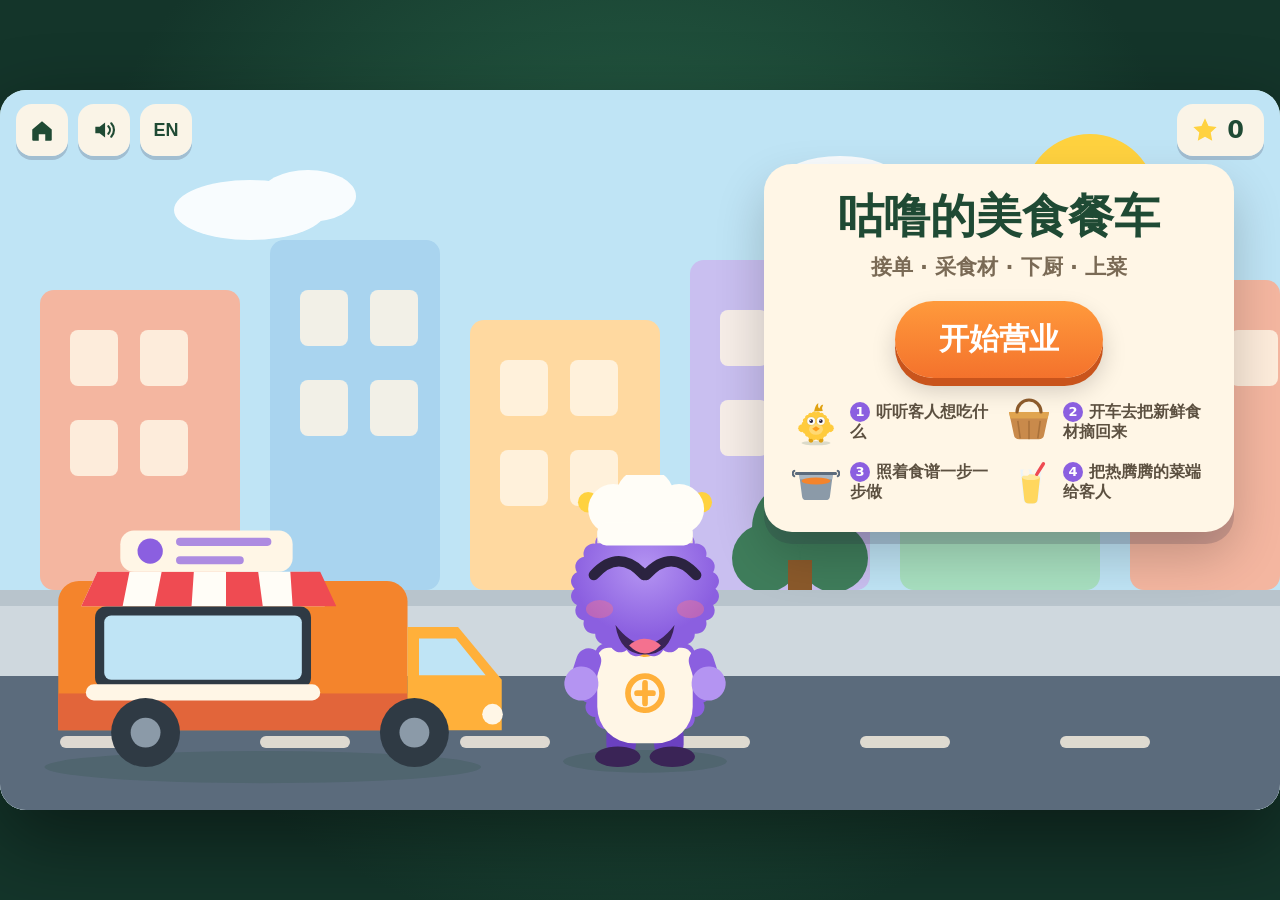
==== index.html @ a0fcfaed "Add Gulu's Foodie Truck, a preschool food-truck game A five-level web game built around the loop fro" ====
<!DOCTYPE html>
<html lang="zh-CN">
<head>
<meta charset="utf-8">
<meta name="viewport" content="width=device-width, initial-scale=1, viewport-fit=cover, user-scalable=no">
<meta name="theme-color" content="#1f4a34">
<title>咕噜的美食餐车 · Gulu's Foodie Truck</title>
<link rel="stylesheet" href="css/style.css">
<link rel="icon" href="data:image/svg+xml,<svg xmlns='http://www.w3.org/2000/svg' viewBox='0 0 100 100'><text y='.9em' font-size='90'>🚚</text></svg>">
</head>
<body>

<div id="viewport">
  <div id="stage">
    <div id="scene" class="scene"></div>

    <div id="hud">
      <div class="hud-left">
        <button id="btn-home" class="icon-btn" title="回到首页" aria-label="回到首页">
          <svg viewBox="0 0 24 24"><path d="M3 11.5 12 4l9 7.5V21a1 1 0 0 1-1 1h-5v-6H9v6H4a1 1 0 0 1-1-1z"/></svg>
        </button>
        <button id="btn-sound" class="icon-btn" title="声音开关" aria-label="声音开关">
          <svg class="ico-on" viewBox="0 0 24 24"><path d="M4 9h4l5-4v14l-5-4H4z"/><path d="M16 8.5a5 5 0 0 1 0 7" fill="none" stroke="currentColor" stroke-width="2" stroke-linecap="round"/><path d="M18.7 5.8a9 9 0 0 1 0 12.4" fill="none" stroke="currentColor" stroke-width="2" stroke-linecap="round"/></svg>
          <svg class="ico-off" viewBox="0 0 24 24"><path d="M4 9h4l5-4v14l-5-4H4z"/><path d="M17 9.5l5 5M22 9.5l-5 5" fill="none" stroke="currentColor" stroke-width="2" stroke-linecap="round"/></svg>
        </button>
        <button id="btn-lang" class="icon-btn text-btn" title="切换语言" aria-label="切换语言">EN</button>
      </div>
      <div class="hud-right">
        <div id="stars" class="stars-badge" aria-live="polite">
          <svg viewBox="0 0 24 24"><path d="m12 2 3 6.5 7 .9-5.1 4.8 1.3 7L12 17.8 5.8 21.2l1.3-7L2 9.4l7-.9z"/></svg>
          <span id="star-count">0</span>
        </div>
      </div>
    </div>

    <div id="fx" aria-hidden="true"></div>
  </div>
</div>

<div id="rotate-hint">
  <div class="rotate-inner">
    <svg viewBox="0 0 24 24"><rect x="5" y="2" width="14" height="20" rx="2.5"/><path d="M9 19h6" stroke="#1f4a34" stroke-width="1.4" stroke-linecap="round"/></svg>
    <p data-i18n="rotate">把设备横过来玩更好哦！</p>
  </div>
</div>

<script src="js/audio.js"></script>
<script src="js/art.js"></script>
<script src="js/recipes.js"></script>
<script src="js/i18n.js"></script>
<script src="js/game.js"></script>
</body>
</html>
---- css/style.css ----
/* ------------------------------------------------------------------
   style.css — 咕噜的美食餐车
   固定 1280×720 舞台，整体等比缩放到任意屏幕。
------------------------------------------------------------------ */

:root {
  --ink:   #2b2340;
  --cream: #fff6e6;
  --sun:   #ffd23f;
  --grass: #4aa86b;
  --deep:  #1f4a34;
  --grape: #8b5fe0;
  --shadow: 0 8px 0 rgba(43,35,64,.22);
}

* { box-sizing: border-box; margin: 0; padding: 0; -webkit-tap-highlight-color: transparent; }

html, body {
  height: 100%;
  overflow: hidden;
  background: #14352a;
  font-family: "Nunito", "Baloo 2", "PingFang SC", "Hiragino Sans GB",
               "Microsoft YaHei", system-ui, -apple-system, sans-serif;
  color: var(--ink);
  user-select: none;
  touch-action: manipulation;
}

#viewport {
  position: fixed;
  inset: 0;
  display: flex;
  align-items: center;
  justify-content: center;
  background: radial-gradient(circle at 50% 40%, #2b6b4d, #14352a 70%);
}

#stage {
  position: relative;
  width: 1280px;
  height: 720px;
  flex: none;
  overflow: hidden;
  border-radius: 26px;
  background: #cfe8dd;
  box-shadow: 0 30px 80px rgba(0, 0, 0, .45);
  transform-origin: center center;
}

/* ---------------- 场景骨架 ---------------- */

.scene { position: absolute; inset: 0; opacity: 1; transition: opacity .18s ease; }
.scene.fade { opacity: 0; }

.bg { position: absolute; inset: 0; }
.bg svg { position: absolute; inset: 0; width: 100%; height: 100%; display: block; }

.layer { position: absolute; inset: 0; }
.pos   { position: absolute; }
.pos > svg, .pos svg { width: 100%; height: auto; display: block; }

.fg { position: absolute; inset: 0; pointer-events: none; }

#fx { position: absolute; inset: 0; pointer-events: none; z-index: 60; }

/* ---------------- HUD ---------------- */

#hud {
  position: absolute;
  inset: 14px 16px auto 16px;
  display: flex;
  justify-content: space-between;
  align-items: flex-start;
  z-index: 50;
  pointer-events: none;
}
.hud-left, .hud-right { display: flex; gap: 10px; pointer-events: auto; }

.icon-btn {
  width: 52px; height: 52px;
  border: none; border-radius: 16px;
  background: rgba(255, 246, 230, .92);
  color: var(--deep);
  box-shadow: 0 4px 0 rgba(43, 35, 64, .2);
  cursor: pointer;
  display: grid; place-items: center;
  transition: transform .1s ease;
}
.icon-btn:active { transform: translateY(3px); box-shadow: 0 1px 0 rgba(43, 35, 64, .2); }
.icon-btn svg { width: 26px; height: 26px; fill: currentColor; }
.icon-btn.text-btn { font-size: 18px; font-weight: 800; }

.ico-off { display: none; }
body.muted .ico-on  { display: none; }
body.muted .ico-off { display: block; }

.stars-badge {
  display: flex; align-items: center; gap: 8px;
  height: 52px; padding: 0 20px 0 14px;
  border-radius: 16px;
  background: rgba(255, 246, 230, .92);
  box-shadow: 0 4px 0 rgba(43, 35, 64, .2);
  font-size: 24px; font-weight: 900; color: var(--deep);
}
.stars-badge svg { width: 28px; height: 28px; fill: var(--sun); }

/* ---------------- 通用组件 ---------------- */

.big-btn {
  border: none;
  border-radius: 999px;
  padding: 18px 44px;
  font-size: 30px;
  font-weight: 900;
  font-family: inherit;
  color: #fff;
  background: linear-gradient(180deg, #ff9a3c, #f4722c);
  box-shadow: 0 8px 0 #c9541c, 0 12px 24px rgba(0, 0, 0, .18);
  cursor: pointer;
  transition: transform .1s ease, box-shadow .1s ease;
  white-space: nowrap;
}
.big-btn:hover { filter: brightness(1.05); }
.big-btn:active { transform: translateY(6px); box-shadow: 0 2px 0 #c9541c; }
.big-btn.bottom {
  position: absolute; left: 50%; bottom: 34px;
  transform: translateX(-50%);
  z-index: 20;
}
.big-btn.bottom:active { transform: translateX(-50%) translateY(6px); box-shadow: 0 2px 0 #c9541c; }
/* 接单场景：按钮直接挂在对话气泡下面 */
.big-btn.under-bubble { position: absolute; right: 96px; top: 288px; z-index: 20; }

.banner {
  position: absolute; top: 20px; left: 50%; transform: translateX(-50%);
  max-width: 720px;
  padding: 12px 34px;
  border-radius: 999px;
  background: rgba(255, 246, 230, .95);
  box-shadow: var(--shadow);
  font-size: 30px; font-weight: 900; color: var(--deep);
  text-align: center;
  z-index: 20;
}

.chip {
  position: absolute; top: 96px; left: 50%; transform: translateX(-50%);
  padding: 8px 22px;
  border-radius: 999px;
  background: rgba(43, 35, 64, .55);
  color: #fff6e6;
  font-size: 20px; font-weight: 700;
  z-index: 20;
}
.chip.bottom-chip { top: auto; bottom: 28px; }

.card {
  background: var(--cream);
  border-radius: 28px;
  padding: 26px 28px;
  box-shadow: 0 12px 0 rgba(43, 35, 64, .18), 0 24px 50px rgba(0, 0, 0, .2);
}

/* 顶部飘字提示 */
.toast {
  position: absolute; top: 96px; left: 50%; transform: translateX(-50%);
  padding: 12px 28px; border-radius: 999px;
  background: #fff;
  font-size: 24px; font-weight: 800; color: var(--ink);
  box-shadow: 0 8px 22px rgba(0, 0, 0, .2);
  animation: toastIn .3s cubic-bezier(.2,1.4,.4,1);
  z-index: 70;
}
.toast.warn { background: #ffe8a8; color: #8a5a12; }
.toast.good { background: #cdf0d8; color: #1f4a34; }
@keyframes toastIn { from { opacity: 0; transform: translateX(-50%) translateY(-16px) scale(.9); } }

/* 飞行中的道具 / 碎片 */
.fly { position: absolute; transform: translate(-50%, -50%); z-index: 65; }
.fly svg { width: 100%; height: 100%; }
.particle {
  position: absolute; width: 16px; height: 16px;
  border-radius: 4px;
  transform: translate(-50%, -50%);
}
.particle.confetti { width: 14px; height: 22px; border-radius: 3px; transform: none; }

/* ---------------- 动画 ---------------- */

@keyframes bob   { 0%,100% { transform: translateY(0); } 50% { transform: translateY(-12px); } }
@keyframes float { 0%,100% { transform: translateY(0) rotate(-2deg); } 50% { transform: translateY(-14px) rotate(2deg); } }
@keyframes sway  {
  0%,100% { transform: rotate(calc(var(--rot) - 5deg)) scale(var(--sc)); }
  50%     { transform: rotate(calc(var(--rot) + 5deg)) scale(var(--sc)); }
}
@keyframes popIn {
  0%   { opacity: 0; transform: scale(.5); }
  70%  { opacity: 1; transform: scale(1.08); }
  100% { opacity: 1; transform: scale(1); }
}
@keyframes walkIn {
  from { opacity: 0; transform: translateX(300px); }
  to   { opacity: 1; transform: translateX(0); }
}
@keyframes shakeIt {
  0%,100% { transform: translateX(0) rotate(0); }
  20% { transform: translateX(-10px) rotate(-5deg); }
  40% { transform: translateX(10px) rotate(5deg); }
  60% { transform: translateX(-7px) rotate(-3deg); }
  80% { transform: translateX(7px) rotate(3deg); }
}
@keyframes bumpIt {
  0%,100% { transform: scale(1) translateY(0); }
  35% { transform: scale(1.07, .93) translateY(6px); }
  70% { transform: scale(.97, 1.05) translateY(-6px); }
}
@keyframes nudgeIt { 0%,100% { transform: scale(1); } 40% { transform: scale(1.14) rotate(-6deg); } }

.bob    { animation: bob 2.6s ease-in-out infinite; }
.float  { animation: float 2.4s ease-in-out infinite; }
.pop-in { animation: popIn .45s cubic-bezier(.2,1.5,.4,1) both; }
.walk-in{ animation: walkIn .6s cubic-bezier(.2,.8,.3,1) both, bob 2.6s ease-in-out .6s infinite; }
.shake  { animation: shakeIt .45s ease; }
.bump   { animation: bumpIt .4s ease; }
.nudge  { animation: nudgeIt .35s ease; }

/* ---------------- 首页 & 通关页 ---------------- */

.truck-title { left: 10px; bottom: 22px; width: 540px; }
.chef-title  { left: 520px; bottom: 30px; width: 250px; }

.title-card { right: 46px; top: 74px; width: 470px; position: absolute; text-align: center; }
.title-card h1 { font-size: 46px; line-height: 1.15; color: var(--deep); }
.title-card .sub { margin: 10px 0 20px; font-size: 21px; font-weight: 700; color: #7a6a55; }
.title-card .big-btn { margin-bottom: 20px; }

.how { display: grid; grid-template-columns: 1fr 1fr; gap: 12px; text-align: left; }
.how-item { display: flex; align-items: center; gap: 10px; }
.how-art { width: 48px; height: 48px; flex: none; display: grid; place-items: center; }
.how-art svg { width: 100%; height: 100%; }
.how-item span { font-size: 16px; font-weight: 700; line-height: 1.25; color: #5c5040; }
.how-item b {
  display: inline-grid; place-items: center;
  width: 20px; height: 20px; margin-right: 6px;
  border-radius: 50%; background: var(--grape); color: #fff;
  font-size: 13px; vertical-align: 1px;
}

.crowd {
  position: absolute; left: 40px; bottom: 20px;
  display: flex; align-items: flex-end; gap: 6px;
}
.crowd-one { width: 140px; }
.crowd-one svg { width: 100%; height: auto; }
/* 通关页：主厨站到右边，别挡住排队道谢的客人 */
.sc-finale .chef-title { left: 832px; bottom: 24px; width: 212px; }

/* ---------------- 接单 / 上菜 ---------------- */

.truck-side { left: -30px; bottom: 34px; width: 610px; }
.chef-side  { left: 520px; bottom: 40px; width: 235px; }
.cust-order { right: 130px; bottom: 46px; width: 260px; }
.cust-order.happy { animation: bumpIt .5s ease 2; }

.bubble {
  position: absolute; right: 60px; top: 96px; width: 400px;
  background: var(--cream);
  border-radius: 28px;
  padding: 20px 24px;
  display: flex; align-items: center; gap: 18px;
  box-shadow: 0 10px 0 rgba(43,35,64,.18), 0 20px 40px rgba(0,0,0,.18);
  z-index: 15;
}
.bubble::after {
  content: ''; position: absolute; bottom: -22px; right: 90px;
  border: 16px solid transparent;
  border-top-color: var(--cream); border-bottom: 0;
  filter: drop-shadow(0 8px 0 rgba(43,35,64,.14));
}
.bubble-dish { width: 92px; height: 92px; flex: none; }
.bubble-dish svg { width: 100%; height: 100%; }
.bubble p { font-size: 26px; font-weight: 900; color: var(--deep); line-height: 1.25; }

.serve-dish { left: 752px; bottom: 152px; width: 160px; cursor: grab; z-index: 25; }
.serve-dish.grabbing { cursor: grabbing; }
.dish-inner { position: relative; }
.dish-inner svg { width: 100%; height: auto; position: relative; z-index: 2; }
.plate {
  position: absolute; left: 50%; bottom: -14px;
  width: 190px; height: 34px; margin-left: -95px;
  border-radius: 50%;
  background: #fffdf7;
  box-shadow: 0 8px 0 #d9d2c2, 0 16px 26px rgba(0,0,0,.22);
}

/* ---------------- 开车 ---------------- */

.road-scroll { display: flex; width: 200%; animation: roadRun 3s linear infinite; }
.road-scroll svg { position: relative; width: 50%; height: 100%; flex: none; }
@keyframes roadRun { from { transform: translateX(0); } to { transform: translateX(-50%); } }

.drive-truck {
  left: 50%; bottom: 78px; width: 620px; margin-left: -310px;
  animation: bumpy .32s ease-in-out infinite;
}
@keyframes bumpy {
  0%,100% { transform: translateY(0) rotate(-.5deg); }
  50%     { transform: translateY(-9px) rotate(.5deg); }
}
.puff {
  position: absolute; left: -10px; bottom: 30px;
  width: 46px; height: 46px; border-radius: 50%;
  background: rgba(255,255,255,.9);
  animation: puffOut 1s linear infinite;
}
.puff.p2 { animation-delay: .5s; width: 34px; height: 34px; }
@keyframes puffOut {
  from { opacity: .8; transform: translate(0,0) scale(.5); }
  to   { opacity: 0;  transform: translate(-150px,-40px) scale(1.6); }
}

/* ---------------- 采集 ---------------- */

.forage-item {
  position: absolute;
  width: 118px; height: 118px;
  margin: -59px 0 0 -59px;
  border: none; background: none; padding: 0;
  cursor: pointer;
  filter: drop-shadow(0 8px 8px rgba(20,50,35,.3));
  animation: sway 3.2s ease-in-out infinite;
  z-index: 10;
}
.forage-item svg { width: 100%; height: 100%; }
.forage-item:hover { filter: drop-shadow(0 8px 12px rgba(20,50,35,.45)) brightness(1.06); }
.forage-item.shake { animation: shakeIt .45s ease; }

.basket-hud {
  position: absolute; left: 24px; bottom: 22px;
  display: flex; align-items: center; gap: 14px;
  padding: 12px 22px 12px 14px;
  border-radius: 26px;
  background: rgba(255, 246, 230, .95);
  box-shadow: var(--shadow);
  z-index: 30;
}
.basket-art { width: 78px; flex: none; }
.basket-art svg { width: 100%; height: auto; }
.slots { display: flex; flex-wrap: wrap; gap: 6px; max-width: 250px; }
.slot {
  width: 40px; height: 40px; border-radius: 12px;
  background: rgba(43, 35, 64, .1);
  display: grid; place-items: center;
}
.slot.full { background: rgba(74, 168, 107, .22); animation: popIn .35s cubic-bezier(.2,1.5,.4,1); }
.slot svg { width: 100%; height: 100%; }
.count { font-size: 34px; font-weight: 900; color: var(--deep); }
.count em { font-style: normal; font-size: 22px; opacity: .55; }

.chef-forage { right: 40px; bottom: 30px; width: 200px; z-index: 25; }

/* ---------------- 下厨 ---------------- */

.recipe-card { position: absolute; left: 34px; top: 92px; width: 320px; padding: 20px 22px; }
.recipe-card h3 { font-size: 24px; color: var(--deep); margin-bottom: 12px; text-align: center; }
.recipe-card ol { list-style: none; display: grid; gap: 10px; }
.recipe-card li {
  display: flex; align-items: center; gap: 10px;
  padding: 8px 10px; border-radius: 16px;
  background: rgba(43, 35, 64, .06);
  transition: background .2s ease;
}
.recipe-card li .num {
  width: 30px; height: 30px; flex: none;
  display: grid; place-items: center; border-radius: 50%;
  background: var(--grape); color: #fff; font-size: 17px;
}
.recipe-card li .ing { width: 44px; height: 44px; flex: none; }
.recipe-card li .ing svg { width: 100%; height: 100%; }
.recipe-card li .nm { font-size: 21px; font-weight: 800; color: #5c5040; flex: 1; }
.recipe-card li .tick { font-size: 24px; font-weight: 900; color: var(--grass); opacity: 0; }
.recipe-card li.done { background: rgba(74, 168, 107, .2); }
.recipe-card li.done .tick { opacity: 1; }
.recipe-card li.done .nm { color: var(--deep); }
.recipe-card li.now {
  background: var(--sun);
  box-shadow: 0 0 0 4px rgba(255, 210, 63, .45);
  animation: nowPulse 1.4s ease-in-out infinite;
}
@keyframes nowPulse { 0%,100% { box-shadow: 0 0 0 4px rgba(255,210,63,.45); } 50% { box-shadow: 0 0 0 12px rgba(255,210,63,0); } }

.appliance-wrap { left: 690px; bottom: 244px; width: 290px; z-index: 12; }
.appliance-wrap svg { width: 100%; height: auto; }
.appliance-wrap.ready { filter: drop-shadow(0 0 22px rgba(255, 210, 63, .8)); }

.steam {
  position: absolute; left: 50%; top: -30px;
  width: 30px; height: 30px; border-radius: 50%;
  background: rgba(255,255,255,.85);
  opacity: 0;
}
.appliance-wrap.ready .steam { animation: steamUp 2.2s ease-in-out infinite; }
.steam.s1 { margin-left: -46px; animation-delay: .1s; }
.steam.s2 { margin-left: -8px; animation-delay: .8s; }
.steam.s3 { margin-left: 26px; animation-delay: 1.5s; }
@keyframes steamUp {
  0%   { opacity: 0; transform: translateY(0) scale(.5); }
  35%  { opacity: .8; }
  100% { opacity: 0; transform: translateY(-90px) scale(1.5); }
}

.chef-cook { left: 400px; bottom: 232px; width: 210px; z-index: 12; }

.shelf {
  position: absolute; left: 50%; bottom: 26px; transform: translateX(-50%);
  display: flex; gap: 14px;
  padding: 16px 20px;
  border-radius: 26px;
  background: rgba(255, 246, 230, .95);
  box-shadow: var(--shadow);
  z-index: 30;
}
.ing-tile {
  width: 122px; padding: 10px 6px 8px;
  border: none; border-radius: 20px;
  background: #fff;
  box-shadow: 0 5px 0 rgba(43, 35, 64, .16);
  cursor: grab;
  display: grid; justify-items: center; gap: 2px;
  font-family: inherit;
  touch-action: none;
  transition: box-shadow .1s ease;
}
.ing-tile svg { width: 74px; height: 74px; }
.ing-tile span { font-size: 18px; font-weight: 800; color: #5c5040; }
.ing-tile.grabbing { cursor: grabbing; box-shadow: 0 14px 22px rgba(0,0,0,.28); z-index: 40; position: relative; }
.ing-tile:disabled, .ing-tile.used { opacity: .32; cursor: default; box-shadow: none; }

.cook-controls {
  position: absolute; left: 50%; bottom: 34px; transform: translateX(-50%);
  width: 480px; text-align: center;
  z-index: 30;
  transition: opacity .3s ease, transform .3s ease;
}
.cook-controls.hide { opacity: 0; transform: translateX(-50%) translateY(30px); pointer-events: none; }
.cook-controls .big-btn { width: 100%; }
.progress {
  margin: 14px auto 8px; width: 100%; height: 22px;
  border-radius: 999px; background: rgba(43,35,64,.28); overflow: hidden;
}
.progress i { display: block; height: 100%; width: 0; border-radius: 999px;
  background: linear-gradient(90deg, var(--sun), #7ad48f); transition: width .18s ease; }
.cook-controls .hint { font-size: 18px; font-weight: 700; color: #fff6e6;
  text-shadow: 0 2px 6px rgba(0,0,0,.5); }

/* 做好的菜端到台面正中央亮个相 */
.dish-pop {
  left: 50%; margin-left: -115px; bottom: 148px; width: 230px;
  animation: popIn .5s cubic-bezier(.2,1.6,.4,1) both, float 2.4s ease-in-out .5s infinite;
  z-index: 35;
  filter: drop-shadow(0 12px 16px rgba(0,0,0,.3));
}

/* ---------------- 过关面板 ---------------- */

.overlay {
  position: absolute; inset: 0; z-index: 55;
  display: grid; place-items: center;
  background: rgba(20, 40, 32, .55);
  backdrop-filter: blur(3px);
}
.panel { width: 460px; text-align: center; }
.panel h2 { font-size: 40px; color: var(--deep); }
.panel .sub { margin: 6px 0 22px; font-size: 24px; font-weight: 700; color: #7a6a55; }
.big-star { width: 120px; height: 120px; margin: -70px auto 8px;
  animation: popIn .6s cubic-bezier(.2,1.7,.4,1) both; }
.big-star svg { width: 100%; height: 100%; filter: drop-shadow(0 8px 12px rgba(0,0,0,.25)); }

/* ---------------- 竖屏提示 ---------------- */

#rotate-hint { display: none; }
@media (orientation: portrait) and (max-width: 900px) {
  #rotate-hint {
    display: grid; place-items: center;
    position: fixed; inset: 0; z-index: 100;
    background: #1f4a34; color: var(--cream); text-align: center; padding: 30px;
  }
  .rotate-inner svg { width: 90px; height: 90px; fill: var(--cream);
    animation: tilt 1.8s ease-in-out infinite; }
  .rotate-inner p { margin-top: 18px; font-size: 22px; font-weight: 800; }
  @keyframes tilt { 0%,100% { transform: rotate(0); } 50% { transform: rotate(90deg); } }
}
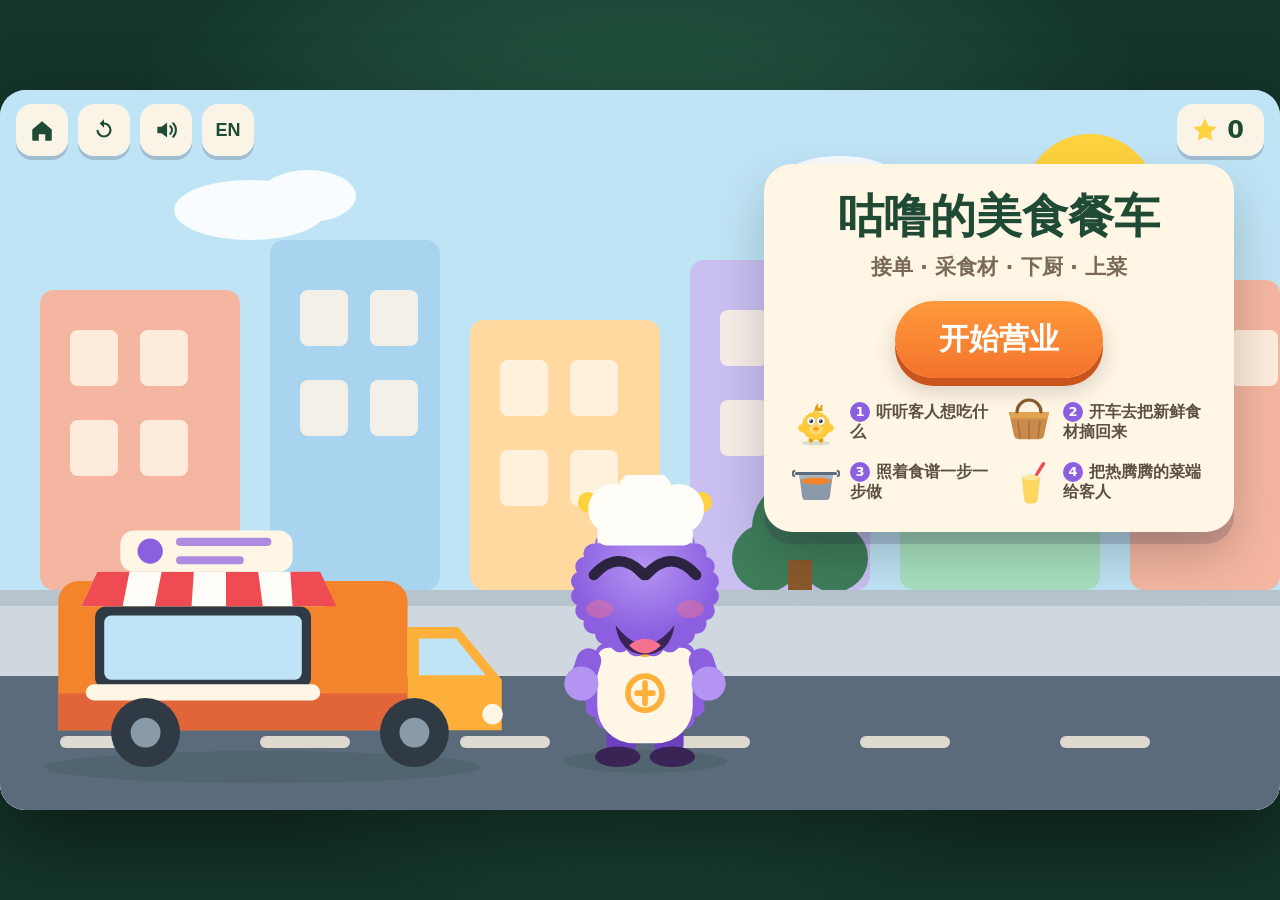
==== commit b51f8d4d: "Add music, a reload button, and seven more levels Four things the game was missing.  **Sound.** It w" ====
--- a/index.html
+++ b/index.html
@@ -18,6 +18,9 @@
       <div class="hud-left">
         <button id="btn-home" class="icon-btn" title="回到首页" aria-label="回到首页">
           <svg viewBox="0 0 24 24"><path d="M3 11.5 12 4l9 7.5V21a1 1 0 0 1-1 1h-5v-6H9v6H4a1 1 0 0 1-1-1z"/></svg>
+        </button>
+        <button id="btn-reload" class="icon-btn" title="重新加载" aria-label="重新加载">
+          <svg viewBox="0 0 24 24"><path d="M12 5V2L8 6l4 4V7a5 5 0 1 1-5 5H5a7 7 0 1 0 7-7z"/></svg>
         </button>
         <button id="btn-sound" class="icon-btn" title="声音开关" aria-label="声音开关">
           <svg class="ico-on" viewBox="0 0 24 24"><path d="M4 9h4l5-4v14l-5-4H4z"/><path d="M16 8.5a5 5 0 0 1 0 7" fill="none" stroke="currentColor" stroke-width="2" stroke-linecap="round"/><path d="M18.7 5.8a9 9 0 0 1 0 12.4" fill="none" stroke="currentColor" stroke-width="2" stroke-linecap="round"/></svg>
@@ -44,6 +47,7 @@
   </div>
 </div>
 
+<script src="js/store.js"></script>
 <script src="js/audio.js"></script>
 <script src="js/art.js"></script>
 <script src="js/recipes.js"></script>
--- a/css/style.css
+++ b/css/style.css
@@ -171,6 +171,8 @@
   animation: toastIn .3s cubic-bezier(.2,1.4,.4,1);
   z-index: 70;
 }
+/* 厨房里食谱卡占着左边，提示往右让一让，别压住它 */
+.sc-cook .toast { left: calc(50% + 100px); }
 .toast.warn { background: #ffe8a8; color: #8a5a12; }
 .toast.good { background: #cdf0d8; color: #1f4a34; }
 @keyframes toastIn { from { opacity: 0; transform: translateX(-50%) translateY(-16px) scale(.9); } }
@@ -246,14 +248,16 @@
   font-size: 13px; vertical-align: 1px;
 }
 
+/* 通关合影：12 位客人一排放不下，改成前后两排 */
 .crowd {
-  position: absolute; left: 40px; bottom: 20px;
-  display: flex; align-items: flex-end; gap: 6px;
-}
-.crowd-one { width: 140px; }
+  position: absolute; left: 36px; bottom: 14px;
+  display: flex; flex-wrap: wrap; align-items: flex-end;
+  gap: 4px; width: 700px;
+}
+.crowd-one { width: 112px; }
 .crowd-one svg { width: 100%; height: auto; }
 /* 通关页：主厨站到右边，别挡住排队道谢的客人 */
-.sc-finale .chef-title { left: 832px; bottom: 24px; width: 212px; }
+.sc-finale .chef-title { left: 908px; bottom: 16px; width: 202px; }
 
 /* ---------------- 接单 / 上菜 ---------------- */
 
@@ -345,17 +349,34 @@
   z-index: 30;
 }
 .basket-art { width: 78px; flex: none; }
+.basket-hud.two .basket-art { width: 66px; }
 .basket-art svg { width: 100%; height: auto; }
-.slots { display: flex; flex-wrap: wrap; gap: 6px; max-width: 250px; }
+
+/* 一种要采的东西一行，各数各的 */
+.basket-rows { display: flex; flex-direction: column; gap: 8px; }
+.basket-row { display: flex; align-items: center; gap: 12px; }
+.slots { display: flex; flex-wrap: wrap; gap: 6px; max-width: 280px; }
 .slot {
   width: 40px; height: 40px; border-radius: 12px;
   background: rgba(43, 35, 64, .1);
   display: grid; place-items: center;
 }
+.basket-hud.two .slot { width: 32px; height: 32px; border-radius: 10px; }
 .slot.full { background: rgba(74, 168, 107, .22); animation: popIn .35s cubic-bezier(.2,1.5,.4,1); }
 .slot svg { width: 100%; height: 100%; }
-.count { font-size: 34px; font-weight: 900; color: var(--deep); }
+.count { font-size: 34px; font-weight: 900; color: var(--deep); min-width: 74px; }
+.basket-hud.two .count { font-size: 26px; min-width: 60px; }
 .count em { font-style: normal; font-size: 22px; opacity: .55; }
+.basket-hud.two .count em { font-size: 17px; }
+
+/* 后面几关食材会缓缓飘动，手上要更准一点 */
+@keyframes driftAbout {
+  0%,100% { margin-left: -59px; margin-top: -59px; }
+  25%     { margin-left: -34px; margin-top: -74px; }
+  50%     { margin-left: -12px; margin-top: -52px; }
+  75%     { margin-left: -40px; margin-top: -40px; }
+}
+.forage-item.drift { animation: sway 3.2s ease-in-out infinite, driftAbout 9s ease-in-out infinite; }
 
 .chef-forage { right: 40px; bottom: 30px; width: 200px; z-index: 25; }
 
@@ -363,10 +384,10 @@
 
 .recipe-card { position: absolute; left: 34px; top: 92px; width: 320px; padding: 20px 22px; }
 .recipe-card h3 { font-size: 24px; color: var(--deep); margin-bottom: 12px; text-align: center; }
-.recipe-card ol { list-style: none; display: grid; gap: 10px; }
+.recipe-card ol { list-style: none; display: grid; gap: 7px; }
 .recipe-card li {
   display: flex; align-items: center; gap: 10px;
-  padding: 8px 10px; border-radius: 16px;
+  padding: 6px 10px; border-radius: 16px;
   background: rgba(43, 35, 64, .06);
   transition: background .2s ease;
 }
@@ -413,7 +434,7 @@
 
 .shelf {
   position: absolute; left: 50%; bottom: 26px; transform: translateX(-50%);
-  display: flex; gap: 14px;
+  display: flex; gap: 10px;
   padding: 16px 20px;
   border-radius: 26px;
   background: rgba(255, 246, 230, .95);
@@ -421,7 +442,7 @@
   z-index: 30;
 }
 .ing-tile {
-  width: 122px; padding: 10px 6px 8px;
+  width: 116px; padding: 10px 6px 8px;
   border: none; border-radius: 20px;
   background: #fff;
   box-shadow: 0 5px 0 rgba(43, 35, 64, .16);
@@ -475,6 +496,30 @@
 .big-star { width: 120px; height: 120px; margin: -70px auto 8px;
   animation: popIn .6s cubic-bezier(.2,1.7,.4,1) both; }
 .big-star svg { width: 100%; height: 100%; filter: drop-shadow(0 8px 12px rgba(0,0,0,.25)); }
+
+/* ---------------- 无障碍 ---------------- */
+
+/* 键盘操作时看得见焦点在哪 */
+.big-btn:focus-visible,
+.icon-btn:focus-visible,
+.ing-tile:focus-visible,
+.forage-item:focus-visible {
+  outline: 5px solid #2b2340;
+  outline-offset: 4px;
+}
+
+/*
+  有人对动效敏感。角色的呼吸、叶子摇晃、路面滚动这些氛围动画一律停掉，
+  但食材飞进锅里、庆祝的碎片这些是游戏反馈，保留。
+*/
+@media (prefers-reduced-motion: reduce) {
+  .bob, .float, .walk-in, .forage-item.sway, .forage-item.drift,
+  .road-scroll, .drive-truck, .puff,
+  .appliance-wrap.ready .steam, .recipe-card li.now {
+    animation: none !important;
+  }
+  .scene { transition: none; }
+}
 
 /* ---------------- 竖屏提示 ---------------- */
 
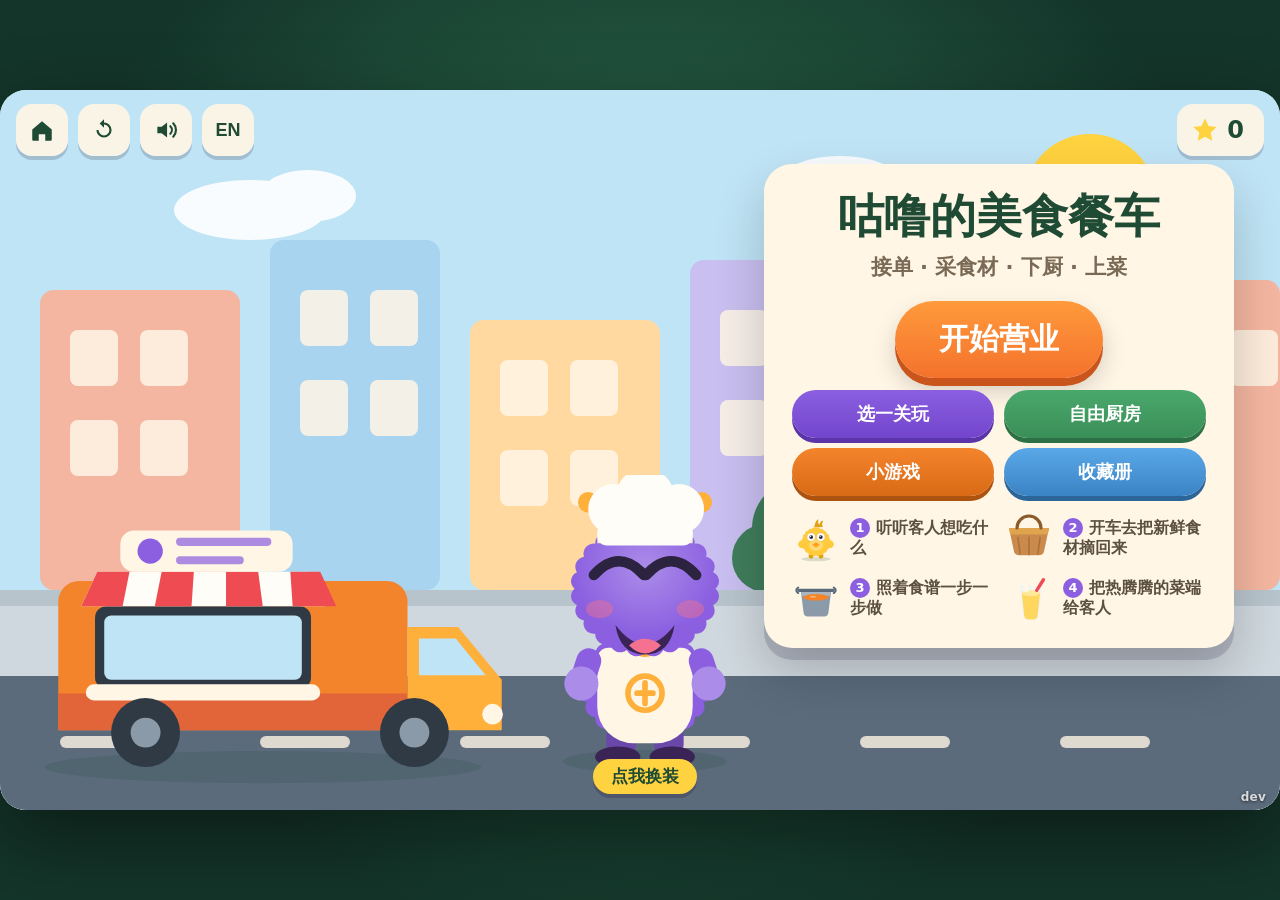
==== commit f0a09e36: "Show a version number on the page so you can tell which build you are seeing A small line in the bot" ====
--- a/index.html
+++ b/index.html
@@ -37,6 +37,7 @@
     </div>
 
     <div id="fx" aria-hidden="true"></div>
+    <div id="version" aria-hidden="true"></div>
   </div>
 </div>
 
@@ -47,6 +48,7 @@
   </div>
 </div>
 
+<script src="js/version.js"></script>
 <script src="js/store.js"></script>
 <script src="js/audio.js"></script>
 <script src="js/art.js"></script>
--- a/css/style.css
+++ b/css/style.css
@@ -62,6 +62,19 @@
 .fg { position: absolute; inset: 0; pointer-events: none; }
 
 #fx { position: absolute; inset: 0; pointer-events: none; z-index: 60; }
+
+/*
+  版本号：右下角贴边的一行小字，只是给"我现在看的是哪一版"用的。
+  pointer-events: none 不能省 —— 它压在各场景的右下角，不能吞掉任何点击。
+  高度只有 16px，贴着底边，在跳过按钮（离底 26px）之下。
+*/
+#version {
+  position: absolute; right: 14px; bottom: 5px; z-index: 45;
+  font-size: 12px; font-weight: 700; letter-spacing: .02em; line-height: 16px;
+  color: rgba(255, 255, 255, .8);
+  text-shadow: 0 1px 3px rgba(0, 0, 0, .6);
+  pointer-events: none;
+}
 
 /* ---------------- HUD ---------------- */
 
@@ -231,7 +244,8 @@
 .truck-title { left: 10px; bottom: 22px; width: 540px; }
 .chef-title  { left: 520px; bottom: 30px; width: 250px; }
 
-.title-card { right: 46px; top: 74px; width: 470px; position: absolute; text-align: center; }
+/* 卡片压在咕噜上面（它俩边缘差着几像素），跟 DOM 顺序无关 */
+.title-card { right: 46px; top: 74px; width: 470px; position: absolute; text-align: center; z-index: 10; }
 .title-card h1 { font-size: 46px; line-height: 1.15; color: var(--deep); }
 .title-card .sub { margin: 10px 0 20px; font-size: 21px; font-weight: 700; color: #7a6a55; }
 .title-card .big-btn { margin-bottom: 20px; }
@@ -285,7 +299,11 @@
 .bubble-dish svg { width: 100%; height: 100%; }
 .bubble p { font-size: 26px; font-weight: 900; color: var(--deep); line-height: 1.25; }
 
-.serve-dish { left: 752px; bottom: 152px; width: 160px; cursor: grab; z-index: 25; }
+/*
+  touch-action: none 不能漏 —— 少了它，触屏上拖盘子会被浏览器
+  当成滑动手势抢走（pointercancel），拖了没反应。凡是要拖的都得有。
+*/
+.serve-dish { left: 752px; bottom: 152px; width: 160px; cursor: grab; z-index: 25; touch-action: none; }
 .serve-dish.grabbing { cursor: grabbing; }
 .dish-inner { position: relative; }
 .dish-inner svg { width: 100%; height: auto; position: relative; z-index: 2; }
@@ -370,11 +388,16 @@
 .basket-hud.two .count em { font-size: 17px; }
 
 /* 后面几关食材会缓缓飘动，手上要更准一点 */
+/*
+  以原位为中心左右摆，不能只往一个方向偏 ——
+  之前只往右下飘最多 47px，边上的食材会滑出屏幕被裁掉。
+  基准 -59px 是元素半宽（118÷2），摆幅控制在 ±22px 以内。
+*/
 @keyframes driftAbout {
   0%,100% { margin-left: -59px; margin-top: -59px; }
-  25%     { margin-left: -34px; margin-top: -74px; }
-  50%     { margin-left: -12px; margin-top: -52px; }
-  75%     { margin-left: -40px; margin-top: -40px; }
+  25%     { margin-left: -81px; margin-top: -71px; }
+  50%     { margin-left: -37px; margin-top: -50px; }
+  75%     { margin-left: -70px; margin-top: -64px; }
 }
 .forage-item.drift { animation: sway 3.2s ease-in-out infinite, driftAbout 9s ease-in-out infinite; }
 
@@ -513,9 +536,15 @@
   但食材飞进锅里、庆祝的碎片这些是游戏反馈，保留。
 */
 @media (prefers-reduced-motion: reduce) {
-  .bob, .float, .walk-in, .forage-item.sway, .forage-item.drift,
-  .road-scroll, .drive-truck, .puff,
-  .appliance-wrap.ready .steam, .recipe-card li.now {
+  /*
+    这份清单必须覆盖所有"一直在动"的东西。
+    容易漏的是像 .dish-pop / .sort-item 这种把 float 关键帧内联写在自己规则里的 ——
+    它们不带 .float 类，光豁免 .float 是抓不到的。
+    所以有一条测试会逐个场景枚举无限循环动画，漏了就会失败。
+  */
+  .bob, .float, .walk-in, .forage-item.sway, .forage-item.drift, .road-item,
+  .road-scroll, .drive-truck, .puff, .dish-pop, .sort-item,
+  .appliance-wrap.ready .steam, .recipe-card li.now, .rotate-inner svg {
     animation: none !important;
   }
   .scene { transition: none; }
@@ -535,3 +564,391 @@
   .rotate-inner p { margin-top: 18px; font-size: 22px; font-weight: 800; }
   @keyframes tilt { 0%,100% { transform: rotate(0); } 50% { transform: rotate(90deg); } }
 }
+
+/* ---------------- 首页的模式入口 ---------------- */
+
+/* 四个入口排成两行两列 —— 挤在一行的话中英文都会顶到卡片边上 */
+.btn-row { display: grid; grid-template-columns: 1fr 1fr; gap: 10px; margin-bottom: 18px; }
+.mid-btn {
+  flex: 1;
+  border: none; border-radius: 999px;
+  padding: 12px 18px;
+  font-size: 21px; font-weight: 900; font-family: inherit;
+  color: #fff;
+  background: linear-gradient(180deg, #8b5fe0, #7245cc);
+  box-shadow: 0 5px 0 #5a34a8;
+  cursor: pointer;
+  white-space: nowrap;
+  transition: transform .1s ease, box-shadow .1s ease;
+}
+.mid-btn.alt { background: linear-gradient(180deg, #4aa86b, #3a8f58); box-shadow: 0 5px 0 #2c7145; }
+.mid-btn:active { transform: translateY(4px); box-shadow: 0 1px 0 #5a34a8; }
+.mid-btn.alt:active { box-shadow: 0 1px 0 #2c7145; }
+.mid-btn:disabled { opacity: .4; cursor: default; }
+.title-card .big-btn { margin-bottom: 12px; }
+
+/* ---------------- 选关 ---------------- */
+
+.layer.dim::before {
+  content: ''; position: absolute; inset: 0;
+  background: rgba(20, 40, 32, .5);
+}
+.lv-grid {
+  position: absolute; left: 50%; top: 100px; transform: translateX(-50%);
+  display: grid; grid-template-columns: repeat(4, 264px); gap: 14px;
+  z-index: 10;
+}
+.lv-card {
+  position: relative;
+  height: 148px; padding: 8px 12px;
+  border: none; border-radius: 22px;
+  background: var(--cream);
+  box-shadow: 0 6px 0 rgba(43, 35, 64, .25);
+  cursor: pointer; font-family: inherit;
+  display: grid; grid-template-columns: 46px 1fr; align-items: center; gap: 8px;
+  transition: transform .1s ease, box-shadow .1s ease;
+}
+.lv-card:hover { transform: translateY(-3px); box-shadow: 0 9px 0 rgba(43, 35, 64, .25); }
+.lv-card:active { transform: translateY(3px); box-shadow: 0 2px 0 rgba(43, 35, 64, .25); }
+.lv-no {
+  grid-row: 1 / span 2;
+  width: 42px; height: 42px; display: grid; place-items: center;
+  border-radius: 50%; background: var(--grape); color: #fff;
+  font-size: 22px; font-weight: 900;
+}
+.lv-art { width: 96px; height: 96px; justify-self: center; }
+.lv-art svg { width: 100%; height: 100%; }
+.lv-name { grid-column: 2; font-size: 19px; font-weight: 800; color: #5c5040; text-align: center; }
+.lv-star { position: absolute; right: 8px; top: 6px; width: 32px; height: 32px; }
+.lv-star svg { width: 100%; height: 100%; }
+.lv-card.cleared { background: #eaf7ee; }
+
+/* ---------------- 自由厨房 ---------------- */
+
+.free-appliance { left: 130px; bottom: 232px; width: 250px; z-index: 12; }
+.free-appliance svg { width: 100%; height: auto; }
+.free-appliance.ready { filter: drop-shadow(0 0 22px rgba(255, 210, 63, .8)); }
+
+.free-added {
+  position: absolute; left: 440px; bottom: 468px; width: 292px;
+  display: flex; flex-wrap: wrap; gap: 6px; align-items: center;
+  padding: 10px 14px; border-radius: 20px;
+  background: rgba(255, 246, 230, .95); box-shadow: var(--shadow);
+  min-height: 62px; z-index: 20;
+}
+.added-chip { width: 40px; height: 40px; }
+.added-chip svg { width: 100%; height: 100%; }
+.added-empty { font-size: 17px; font-weight: 700; color: #8a7a62; }
+
+.pick-row {
+  position: absolute; left: 60px; bottom: 150px;
+  display: flex; gap: 8px; z-index: 20;
+}
+.pick-appl {
+  width: 74px; height: 74px; padding: 6px;
+  border: none; border-radius: 18px;
+  background: rgba(255, 246, 230, .92);
+  box-shadow: 0 4px 0 rgba(43, 35, 64, .2);
+  cursor: pointer;
+}
+.pick-appl svg { width: 100%; height: 100%; }
+.pick-appl.on { background: var(--sun); box-shadow: 0 4px 0 #c9911c, 0 0 0 4px rgba(255,210,63,.5); }
+
+.palette {
+  position: absolute; right: 40px; top: 96px;
+  display: grid; grid-template-columns: repeat(5, 88px); gap: 9px;
+  padding: 14px; border-radius: 24px;
+  background: rgba(255, 246, 230, .95); box-shadow: var(--shadow);
+  z-index: 20;
+}
+.pal-tile {
+  width: 88px; height: 88px; padding: 6px;
+  border: none; border-radius: 16px; background: #fff;
+  box-shadow: 0 4px 0 rgba(43, 35, 64, .14);
+  cursor: pointer;
+}
+.pal-tile svg { width: 100%; height: 100%; }
+.pal-tile:active { transform: translateY(3px); box-shadow: 0 1px 0 rgba(43, 35, 64, .14); }
+.pal-tile:disabled { opacity: .35; cursor: default; }
+
+.free-actions {
+  position: absolute; left: 60px; bottom: 40px;
+  display: flex; align-items: center; gap: 10px; z-index: 20;
+}
+.free-actions .mid-btn { flex: none; }
+.free-made {
+  left: 470px; bottom: 248px; width: 224px; z-index: 25;
+  filter: drop-shadow(0 12px 16px rgba(0,0,0,.3));
+}
+.free-made svg { width: 100%; height: auto; }
+
+/* ---------------- 开车路上捡东西 ---------------- */
+
+.road-item {
+  position: absolute; top: var(--lane); left: 1340px;
+  width: 104px; height: 104px; margin: -52px 0 0 -52px;
+  border: none; background: none; padding: 0; cursor: pointer;
+  z-index: 15;
+  filter: drop-shadow(0 6px 8px rgba(20,50,35,.35));
+  animation: rollBy 2.6s linear var(--delay) both;
+}
+.road-item svg { width: 100%; height: 100%; }
+@keyframes rollBy {
+  from { transform: translateX(0) rotate(0deg); }
+  to   { transform: translateX(-1460px) rotate(-320deg); }
+}
+.drive-bag {
+  position: absolute; left: 26px; bottom: 24px;
+  display: flex; align-items: center; gap: 10px;
+  padding: 10px 22px 10px 12px; border-radius: 24px;
+  background: rgba(255, 246, 230, .95); box-shadow: var(--shadow);
+  font-size: 32px; font-weight: 900; color: var(--deep);
+  z-index: 30;
+}
+.bag-ico { width: 56px; }
+.bag-ico svg { width: 100%; height: auto; }
+.skip-btn {
+  position: absolute; right: 24px; bottom: 26px;
+  border: none; border-radius: 999px; padding: 12px 30px;
+  font-size: 22px; font-weight: 900; font-family: inherit; color: #fff;
+  background: rgba(43, 35, 64, .6);
+  cursor: pointer; z-index: 30;
+}
+.skip-btn:active { transform: translateY(3px); }
+
+/* 做好之后主厨出来捧个场，右边不至于空着 */
+.chef-free { left: 840px; bottom: 236px; width: 208px; z-index: 12; }
+
+/* ---------------- 小游戏入口 ---------------- */
+
+.mid-btn.warm { background: linear-gradient(180deg, #f4842c, #d96a15); box-shadow: 0 5px 0 #ad5310; }
+.mid-btn.warm:active { box-shadow: 0 1px 0 #ad5310; }
+.mid-btn.on { background: linear-gradient(180deg, #ffd23f, #f0b81e); color: var(--deep); box-shadow: 0 5px 0 #c9911c; }
+.btn-row .mid-btn { font-size: 18px; padding: 12px 10px; }
+
+.mini-grid {
+  position: absolute; left: 50%; top: 130px; transform: translateX(-50%);
+  display: flex; gap: 26px; z-index: 10;
+}
+.mini-card {
+  width: 340px; padding: 26px 22px 22px;
+  border: none; border-radius: 30px; background: var(--cream);
+  box-shadow: 0 10px 0 rgba(43, 35, 64, .25);
+  cursor: pointer; font-family: inherit;
+  display: grid; justify-items: center; gap: 6px;
+  transition: transform .1s ease, box-shadow .1s ease;
+}
+.mini-card:hover { transform: translateY(-4px); box-shadow: 0 14px 0 rgba(43, 35, 64, .25); }
+.mini-card:active { transform: translateY(4px); box-shadow: 0 3px 0 rgba(43, 35, 64, .25); }
+.mini-art { display: flex; gap: 10px; align-items: flex-end; justify-content: center;
+  width: 100%; height: 150px; margin-bottom: 10px; }
+/*
+  卡片从 400 缩到 340 装下第三张之后，两张牌背按满高画就顶出卡片外面了
+  （还带 8 度的倾斜，实际占得更宽）。所以按卡片宽度封顶，高度自己跟着缩。
+*/
+.mini-art svg { height: 100%; width: auto; max-width: 44%; }
+.mini-art svg:first-child { transform: rotate(-8deg); }
+.mini-art svg:last-child { transform: rotate(8deg); }
+.mini-card b { font-size: 27px; color: var(--deep); }
+.mini-card span:last-child { font-size: 18px; font-weight: 700; color: #7a6a55; }
+
+/* ---------------- 记忆配对 ---------------- */
+
+/* 牌面上下居中：3 对和 6 对都是 4 列，行数不同也不会一头沉 */
+.mem-board {
+  position: absolute; left: 50%; top: 50%; transform: translate(-50%, -50%);
+  display: grid; grid-template-columns: repeat(4, 132px); gap: 14px; z-index: 10;
+}
+.mem-card {
+  position: relative; aspect-ratio: 1;
+  border: none; background: none; padding: 0;
+  cursor: pointer; border-radius: 18px;
+  transition: transform .15s ease;
+}
+.mem-face {
+  position: absolute; inset: 0;
+  border-radius: 18px; overflow: hidden;
+  display: grid; place-items: center;
+  transition: opacity .18s ease, transform .25s ease;
+  backface-visibility: hidden;
+}
+.mem-face svg { width: 100%; height: 100%; }
+.mem-face.front {
+  background: #fffdf7; padding: 10px;
+  box-shadow: 0 5px 0 rgba(43, 35, 64, .2);
+  opacity: 0; transform: rotateY(90deg);
+}
+.mem-face.back { box-shadow: 0 5px 0 rgba(43, 35, 64, .25); }
+.mem-card.up .front { opacity: 1; transform: rotateY(0); }
+.mem-card.up .back { opacity: 0; transform: rotateY(-90deg); }
+.mem-card.done { cursor: default; }
+.mem-card.done .front { background: #eaf7ee; box-shadow: 0 0 0 4px rgba(74,168,107,.55); }
+.mem-card:not(.done):hover { transform: translateY(-3px); }
+
+.mem-levels {
+  position: absolute; left: 50%; bottom: 26px; transform: translateX(-50%);
+  display: flex; gap: 10px; z-index: 20;
+}
+.mem-levels .mid-btn { flex: none; min-width: 118px; }
+.chef-mini { right: 40px; bottom: 110px; width: 180px; z-index: 25; }
+
+/* ---------------- 水果还是蔬菜 ---------------- */
+
+.sort-item {
+  left: 50%; top: 152px; margin-left: -105px;
+  width: 210px; height: 210px; z-index: 20;
+  filter: drop-shadow(0 10px 12px rgba(20,50,35,.3));
+  animation: popIn .4s cubic-bezier(.2,1.5,.4,1) both, float 2.6s ease-in-out .4s infinite;
+}
+.sort-item svg { width: 100%; height: 100%; }
+.crate-btn {
+  position: absolute; bottom: 40px;
+  width: 260px; padding: 0;
+  border: none; background: none; cursor: pointer;
+  display: grid; justify-items: center; gap: 4px;
+  font-family: inherit; z-index: 20;
+  transition: transform .1s ease;
+}
+.crate-btn.left { left: 90px; }
+.crate-btn.right { right: 90px; }
+.crate-btn svg { width: 208px; height: auto;
+  filter: drop-shadow(0 3px 0 rgba(43,35,64,.35)) drop-shadow(0 10px 12px rgba(20,50,35,.35)); }
+.crate-btn b {
+  font-size: 30px; font-weight: 900; color: #fff;
+  background: rgba(43, 35, 64, .62); padding: 6px 26px; border-radius: 999px;
+}
+.crate-btn:hover { transform: translateY(-4px); }
+.crate-btn:active { transform: translateY(4px); }
+.sort-actions {
+  position: absolute; left: 50%; bottom: 40px; transform: translateX(-50%);
+  display: flex; align-items: center; gap: 12px; z-index: 30;
+}
+.sort-actions .mid-btn { flex: none; }
+.mid-btn.corner { position: absolute; left: 20px; top: 84px; flex: none; z-index: 30; }
+
+/* ---------------- 数一数 ---------------- */
+
+/*
+  一行最多 5 个，多了就换行。摆得整整齐齐是有讲究的：
+  东西东一个西一个的话，小朋友数着数着就重了或者漏了。
+  底下垫一块浅色的"数数垫"，一是把要数的东西圈成一堆，
+  二是不管背景里有栅栏还是树，数的时候都不碍眼。
+  垫子按中心定位，2 个和 9 个都稳稳落在题面和数字之间。
+*/
+.count-field {
+  position: absolute; left: 50%; top: 340px; transform: translate(-50%, -50%);
+  padding: 18px;
+  display: grid; grid-template-columns: repeat(var(--cols), 104px);
+  justify-content: center; align-content: center;
+  min-width: 340px; min-height: 172px;
+  gap: 14px; z-index: 15;
+  border-radius: 34px;
+  background: rgba(255, 246, 230, .86);
+  box-shadow: var(--shadow);
+}
+.count-one {
+  width: 104px; height: 104px;
+  filter: drop-shadow(0 8px 8px rgba(20,50,35,.3));
+  animation: popIn .4s cubic-bezier(.2,1.5,.4,1) both;
+}
+.count-one svg { width: 100%; height: 100%; }
+/* 通关那屏把答对的数字摆回垫子上，算一张小成绩单 */
+.count-field.done { background: rgba(255, 246, 230, .94); }
+.count-one.num {
+  display: grid; place-items: center;
+  border-radius: 24px; background: #9be3b0;
+  color: var(--deep); font-size: 54px; font-weight: 900;
+  filter: none; box-shadow: 0 5px 0 #4aa86b;
+}
+
+.num-row {
+  position: absolute; left: 50%; bottom: 54px; transform: translateX(-50%);
+  display: flex; gap: 26px; z-index: 20;
+}
+.num-btn {
+  width: 132px; height: 116px;
+  border: none; border-radius: 28px;
+  background: var(--cream); color: var(--deep);
+  font-family: inherit; font-size: 62px; font-weight: 900;
+  box-shadow: 0 8px 0 rgba(43, 35, 64, .3);
+  cursor: pointer;
+  transition: transform .1s ease, box-shadow .1s ease;
+}
+.num-btn:hover { transform: translateY(-4px); box-shadow: 0 12px 0 rgba(43, 35, 64, .3); }
+.num-btn:active { transform: translateY(4px); box-shadow: 0 3px 0 rgba(43, 35, 64, .3); }
+.num-btn.right { background: #9be3b0; box-shadow: 0 8px 0 #4aa86b; }
+.num-btn.shake { animation: shakeIt .45s ease; }
+
+/* 小游戏菜单上"数一数"那张卡的封面：三个苹果，旁边一个 3 */
+/* 三个苹果加一个 56px 的圆，横着排要塞进卡片的 296px 里，所以苹果只能到 48% */
+.count-art { gap: 6px; align-items: center; }
+.count-art svg { height: 48%; width: auto; transform: none; }
+.count-badge {
+  width: 56px; height: 56px; flex: none;
+  border-radius: 50%; display: grid; place-items: center;
+  background: var(--grape); color: #fff; font-size: 32px;
+}
+
+/* ---------------- 换装 ---------------- */
+
+/* 首页的咕噜本身就是入口，所以它是个按钮 */
+.chef-title { border: none; background: none; padding: 0; cursor: pointer; }
+button.chef-title:focus-visible { outline: 5px solid var(--cream); outline-offset: 6px; border-radius: 20px; }
+.dress-tag {
+  position: absolute; left: 50%; bottom: -14px; transform: translateX(-50%);
+  padding: 6px 18px; border-radius: 999px;
+  background: var(--sun); color: var(--deep);
+  font-size: 17px; font-weight: 900; white-space: nowrap;
+  box-shadow: 0 4px 0 rgba(43, 35, 64, .28);
+}
+
+.dress-stage { left: 300px; top: 132px; width: 300px; z-index: 15; }
+.dress-panel {
+  position: absolute; right: 120px; top: 172px; width: 500px; z-index: 20;
+}
+.dress-panel h3 { font-size: 24px; color: var(--deep); margin-bottom: 12px; }
+.dress-panel h3 + .swatch-row { margin-bottom: 20px; }
+.swatch-row { display: flex; gap: 10px; }
+.swatch {
+  width: 62px; height: 62px; flex: none;
+  border: none; border-radius: 50%;
+  background: var(--c);
+  box-shadow: 0 4px 0 rgba(43, 35, 64, .28);
+  cursor: pointer;
+  transition: transform .1s ease;
+}
+.swatch:hover { transform: translateY(-3px); }
+.swatch.on { box-shadow: 0 0 0 5px var(--cream), 0 4px 0 rgba(43, 35, 64, .28); }
+.swatch:focus-visible { outline: 4px solid var(--ink); outline-offset: 3px; }
+
+/* ---------------- 收藏册 ---------------- */
+
+.book-panel {
+  position: absolute; left: 50%; top: 90px; transform: translateX(-50%);
+  width: 1120px; padding: 22px 28px; z-index: 20;
+}
+.book-panel h3 { font-size: 23px; color: var(--deep); margin-bottom: 10px; }
+.book-panel h3 + * { margin-bottom: 18px; }
+.book-grid { display: grid; grid-template-columns: repeat(6, 1fr); gap: 12px; }
+.book-strip { display: flex; flex-wrap: wrap; gap: 10px; }
+.book-strip .book-cell { width: 78px; }
+.book-cell {
+  display: grid; justify-items: center; align-content: start; gap: 2px;
+  padding: 8px 4px; border-radius: 18px;
+  background: rgba(43, 35, 64, .06);
+}
+.book-art { width: 68px; height: 68px; }
+.book-strip .book-art { width: 56px; height: 56px; }
+.book-art svg { width: 100%; height: 100%; }
+.book-name {
+  font-size: 15px; font-weight: 800; color: #5c5040; text-align: center;
+  line-height: 1.2;
+}
+.book-strip .book-name { font-size: 12px; }
+/* 还没做过的只留个影子 —— 看得出有这么一道，但不剧透 */
+.book-cell.locked .book-art { filter: brightness(0); opacity: .16; }
+.book-cell.locked .book-name { color: #a09580; font-size: 22px; }
+.book-empty { font-size: 19px; font-weight: 700; color: #8a7a62; padding: 10px 4px 18px; }
+
+.mid-btn.sky { background: linear-gradient(180deg, #5aa8e8, #3a83c4); box-shadow: 0 5px 0 #2c6699; }
+.mid-btn.sky:active { box-shadow: 0 1px 0 #2c6699; }
